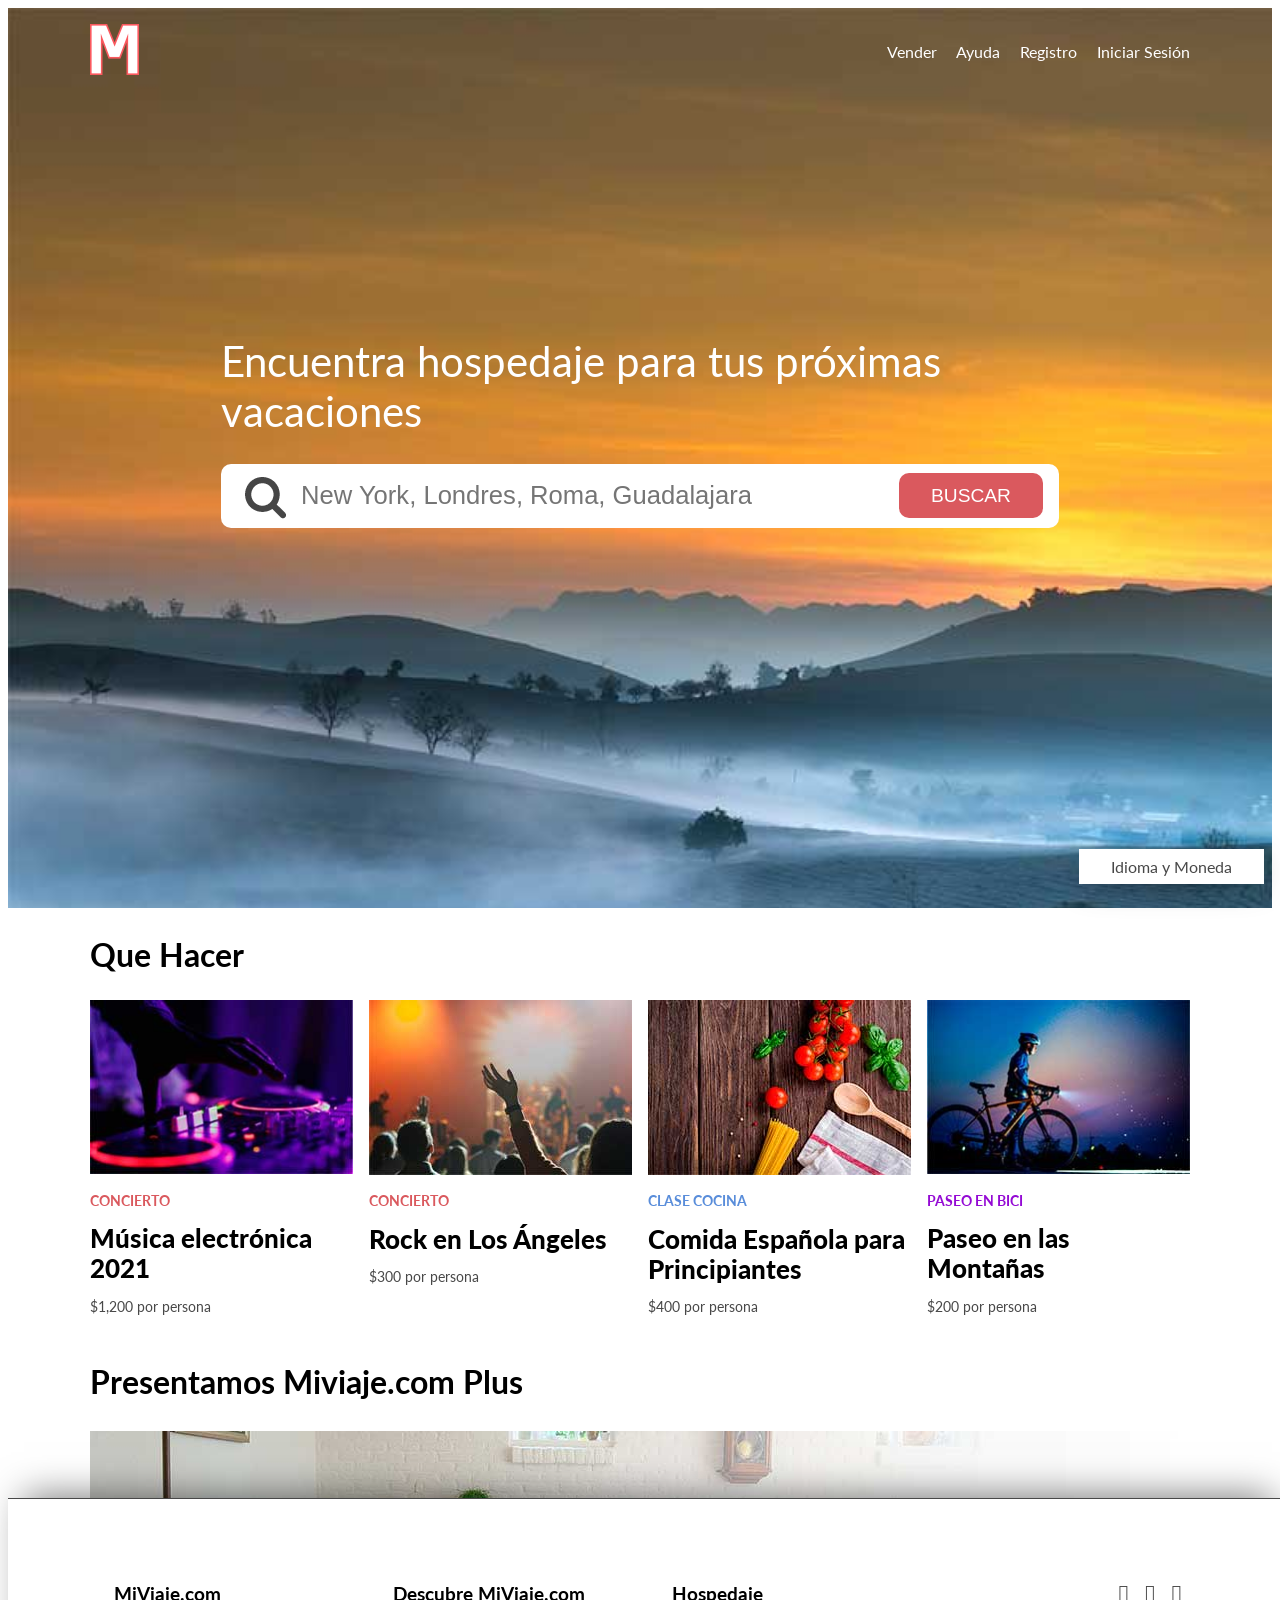
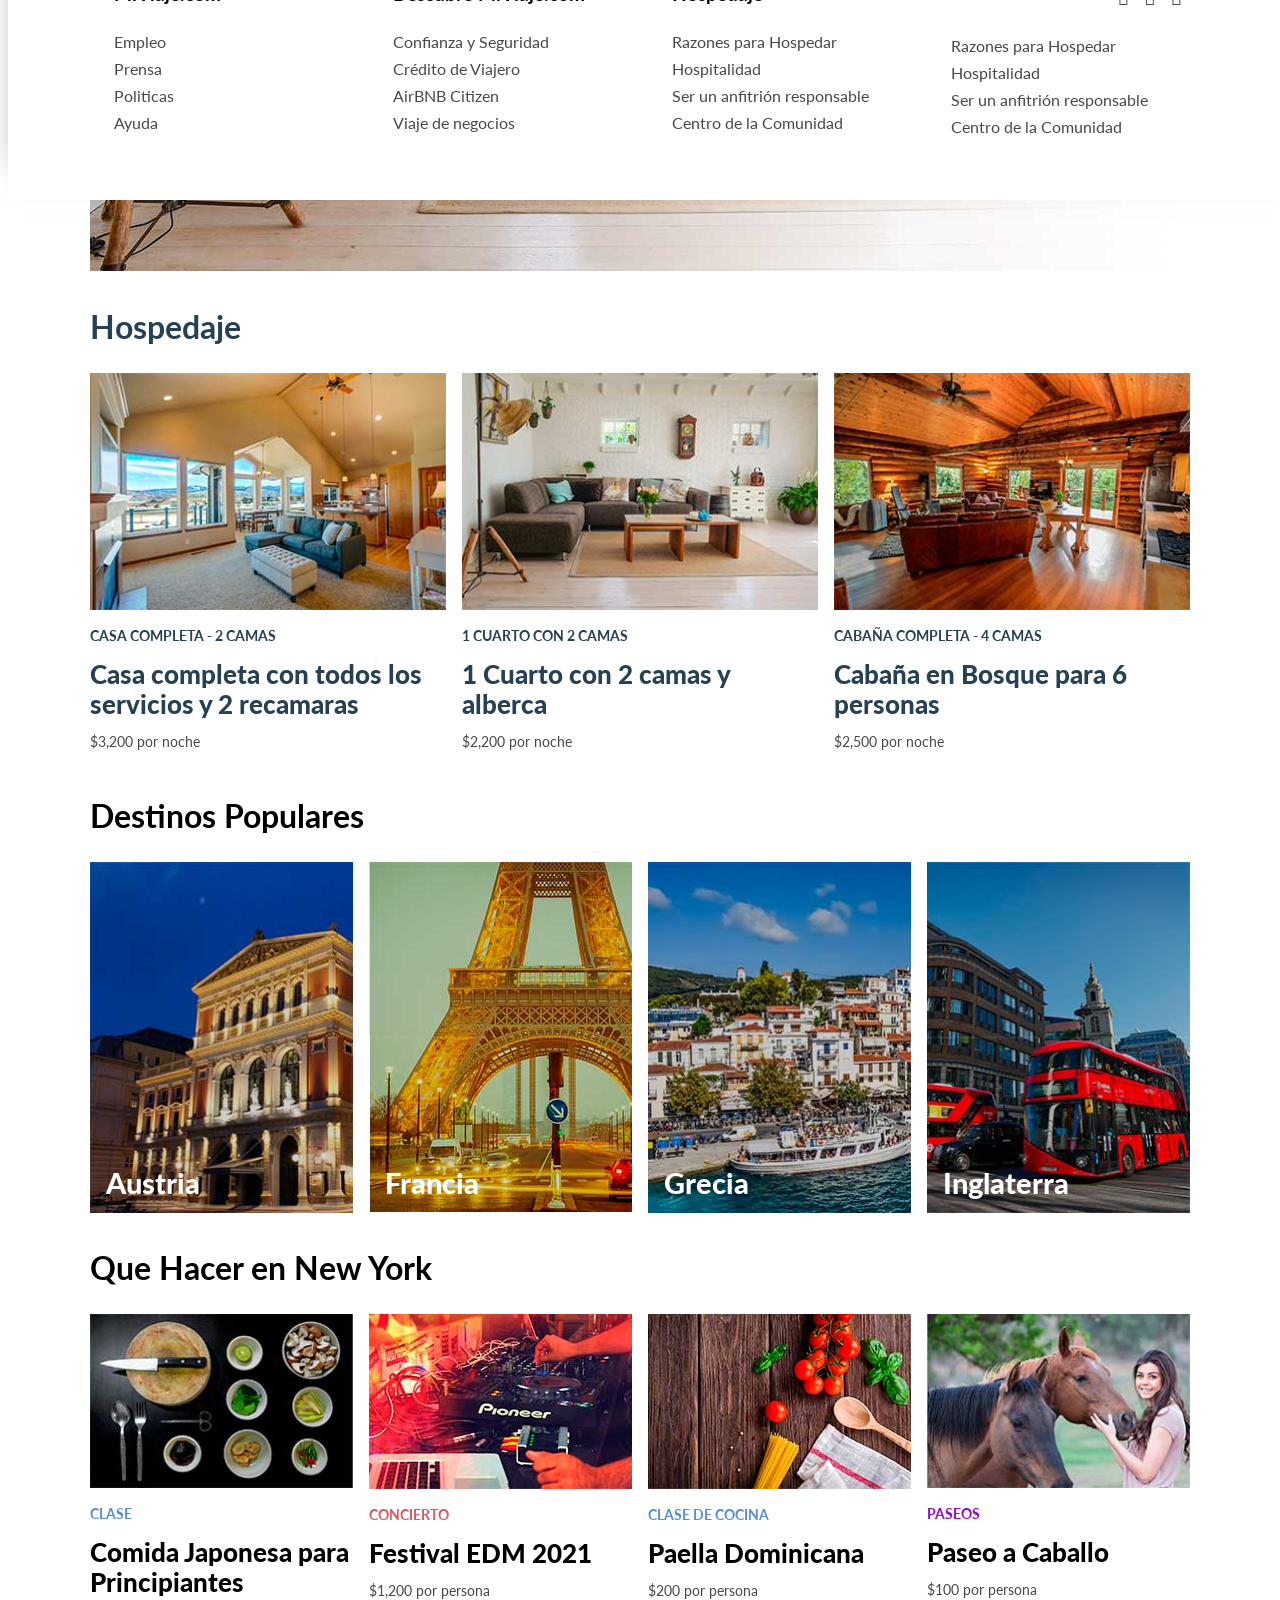
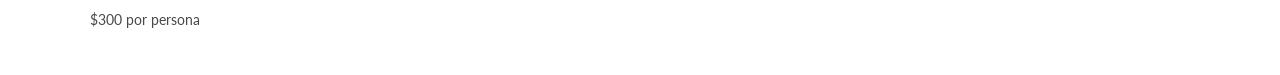
==== JS-DOM/DOM/index.html @ a2a74200 "Add JS-DOM project" ====
<!DOCTYPE html>
<html lang="en">
<head>
    <meta charset="UTF-8">
    <meta name="viewport" content="width=device-width, initial-scale=1.0">
    <meta http-equiv="X-UA-Compatible" content="ie=edge">
    <title>MiViaje.com</title>
    <link rel="stylesheet" href="https://necolas.github.io/normalize.css/8.0.0/normalize.css">
    <link href="https://fonts.googleapis.com/css?family=Lato:400,700,900" rel="stylesheet">
    <link rel="stylesheet" href="css/fontawesome-all.min.css">
    <link rel="stylesheet" href="css/styles.css">
</head>
<body>

    <div class="hero">
        <header class="header contenedor">
            <div class="logo">
                <img src="img/logo.png">
            </div>
            <nav class="navegacion">
                <a href="#">Vender</a>
                <a href="#">Ayuda</a>
                <a href="#">Registro</a>
                <a href="#">Iniciar Sesión</a>
            </nav>
        </header>

        <div class="contenido-hero contenedor">
            <h1>Encuentra <span> hospedaje  </span>para tus próximas vacaciones</h1>

            <form action="/buscador" method="POST" class="formulario formulario-buscar" id="formulario" >
                <input type="text" name="busqueda" class="busqueda" placeholder="New York, Londres, Roma, Guadalajara">
                <input type="submit" value="Buscar" id="btn-submit">
            </form>
        </div>
    </div> <!--.hero-->

    <main class="contenido contenedor">
        <section class="hacer">
            <h2>Que Hacer</h2>
            <div class="contenedor-cards">
                    <div class="card">
                        <img src="img/hacer1.jpg">
                        <div class="info">
                            <p class="categoria concierto">concierto</p>
                            <p class="titulo">Música electrónica 2021</p>
                            <p class="precio">$1,200 por persona</p>
                        </div>
                    </div> <!--.card-->
                    <div class="card">
                        <img src="img/hacer2.jpg">
                        <div class="info">
                            <p class="categoria concierto">concierto</p>
                            <p class="titulo">Rock en Los Ángeles</p>
                            <p class="precio">$300 por persona</p>
                        </div>
                    </div> <!--.card-->
                    <div class="card">
                        <img src="img/hacer3.jpg">
                        <div class="info">
                            <p class="categoria clase">Clase Cocina</p>
                            <p class="titulo">Comida Española para Principiantes</p>
                            <p class="precio">$400 por persona</p>
                        </div>
                    </div> <!--.card-->
                    <div class="card">
                        <img src="img/hacer4.jpg">
                        <div class="info">
                            <p class="categoria paseo">Paseo en Bici</p>
                            <p class="titulo">Paseo en las Montañas</p>
                            <p class="precio">$200 por persona</p>
                        </div>
                    </div> <!--.card-->
            </div> <!--.columnas4 cuadros-->
        </section>


        <section class="hacer">
            <h2 class="mi-viaje-plus">Presentamos Miviaje.com Plus</h2>
            <div class="contenedor-cards premium">
                <div class="info">
                    <h3>Una nueva sección de alojamientos de lujo</h3>
                    <a href="#" class="boton btn-mi-viaje">Explorar alojamientos </a>
                </div>
            </div> <!--.columnas4 cuadros-->
        </section>

        <section class="hospedaje">
            <h2>Hospedaje</h2>
            <div class="contenedor-cards">
                    <div class="card">
                        <img src="img/hospedaje1.jpg">
                        <div class="info">
                            <p class="categoria hospedaje">Casa completa - 2 camas</p>
                            <p class="titulo">Casa completa con todos los servicios y 2 recamaras</p>
                            <p class="precio">$3,200 por noche</p>
                        </div>
                    </div> <!--.card-->
                    <div class="card">
                        <img src="img/hospedaje2.jpg">
                        <div class="info">
                            <p class="categoria hospedaje">1 Cuarto con 2 camas</p>
                            <p class="titulo">1 Cuarto con 2 camas y alberca </p>
                            <p class="precio">$2,200 por noche</p>
                        </div>
                    </div> <!--.card-->
                    <div class="card">
                        <img src="img/hospedaje3.jpg">
                        <div class="info">
                            <p class="categoria hospedaje">Cabaña completa - 4 Camas</p>
                            <p class="titulo">Cabaña en Bosque para 6 personas</p>
                            <p class="precio">$2,500 por noche</p>
                        </div>
                    </div> <!--.card-->
            </div> <!--.columnas4 cuadros-->
        </section>

        <section class="destinos">
            <h2>Destinos Populares</h2>
            <div class="contenedor-cards">
                    <div class="card">
                        <img src="img/populares1.jpg">
                        <div class="info">
                            <p class="titulo">Austria</p>
                        </div>
                    </div> <!--.card-->
                    <div class="card">
                        <img src="img/populares2.jpg">
                        <div class="info">
                            <p class="titulo">Francia</p>
                        </div>
                    </div> <!--.card-->
                    <div class="card">
                        <img src="img/populares3.jpg">
                        <div class="info">
                            <p class="titulo">Grecia</p>
                        </div>
                    </div> <!--.card-->
                    <div class="card">
                        <img src="img/populares4.jpg">
                        <div class="info">
                            <p class="titulo">Inglaterra</p>
                        </div>
                    </div> <!--.card-->
            </div> <!--.columnas4 cuadros-->
        </section>

        <section class="hacer">
                <h2>Que Hacer en New York</h2>
                <div class="contenedor-cards">
                        <div class="card">
                            <img src="img/newyork1.jpg">
                            <div class="info">
                                <p class="categoria clase">Clase</p>
                                <p class="titulo">Comida Japonesa para Principiantes</p>
                                <p class="precio">$300 por persona</p>
                            </div>
                        </div> <!--.card-->
                        <div class="card">
                            <img src="img/newyork2.jpg">
                            <div class="info">
                                <p class="categoria concierto">concierto</p>
                                <p class="titulo">Festival EDM 2021</p>
                                <p class="precio">$1,200 por persona</p>
                            </div>
                        </div> <!--.card-->
                        <div class="card">
                            <img src="img/newyork3.jpg">
                            <div class="info">
                                <p class="categoria clase">Clase de Cocina</p>
                                <p class="titulo">Paella Dominicana</p>
                                <p class="precio">$200 por persona</p>
                            </div>
                        </div> <!--.card-->
                        <div class="card">
                            <img src="img/newyork4.jpg">
                            <div class="info">
                                <p class="categoria paseo">Paseos</p>
                                <p class="titulo">Paseo a Caballo</p>
                                <p class="precio">$100 por persona</p>
                            </div>
                        </div> <!--.card-->
                </div> <!--.columnas4 cuadros-->
            </section>

    </main>
    
   

    <footer id="footer" class="footer">
        <div class="contenedor">
                <div class="nav-footer">
                    <h3 class="titulo-footer">MiViaje.com</h3>
                    <nav class="menu">
                        <a href="#">Empleo</a>
                        <a href="#">Prensa</a>
                        <a href="#">Politicas</a>
                        <a href="#">Ayuda</a>
                    </nav>
                </div>

                <div class="nav-footer">
                    <h3 class="titulo-footer">Descubre MiViaje.com</h3>
                    <nav class="menu">
                        <a href="#">Confianza y Seguridad</a>
                        <a href="#">Crédito de Viajero</a>
                        <a href="#">AirBNB Citizen</a>
                        <a href="#">Viaje de negocios</a>
                    </nav>
                </div>

                <div class="nav-footer">
                    <h3 class="titulo-footer">Hospedaje</h3>
                    <nav class="menu">
                        <a href="#">Razones para Hospedar</a>
                        <a href="#">Hospitalidad</a>
                        <a href="#">Ser un anfitrión responsable</a>
                        <a href="#">Centro de la Comunidad</a>
                    </nav>
                </div>

                <div class="nav-footer">
                    <nav class="sociales">
                        <ul>
                            <li><a href="http://facebook.com" target="_blank"><span>Facebook</span></a></li>
                            <li><a href="http://twitter.com" target="_blank"><span>Twitter</span></a></li>
                            <li><a href="http://instagram.com" target="_blank"><span>Instagram</span></a></li>
                        </ul>
                    </nav>
                    <nav class="menu">
                        <a href="#">Razones para Hospedar</a>
                        <a href="#">Hospitalidad</a>
                        <a href="#">Ser un anfitrión responsable</a>
                        <a href="#">Centro de la Comunidad</a>
                    </nav>
                </div>
        </div>
    </footer>
    <a href="#footer" class="btn-flotante">Idioma y Moneda</a>

    <!-- <script src="js/01-scripts.js"></script> -->
    <!-- <script src="js/02-getElementsByClassName .js"></script> -->
    <!-- <script src="js/03-getElementById.js"></script> -->
    <!-- <script src="js/04-querySelector.js"></script> -->
    <!-- <script src="js/05-querySelectorAll .js"></script> -->
    <!-- <script src="js/06-modificarElementos.js"></script> -->
    <!-- <script src="js/07-modificandoCss.js"></script> -->
    <!-- <script src="js/08-TraversingDOM.js"></script> -->
    <!-- <script src="js/09-eliminarElementos.js"></script> -->
    <!-- <script src="js/10-generarHtml.js"></script> -->
    <!-- <script src="js/10.2-generarCard.js"></script> -->
    <!-- <script src="js/11-avanzado.js"></script> -->
</body>
</html>
---- JS-DOM/DOM/css/styles.css ----
:root {
    --fuente-principal:  'Lato', sans-serif; 
    --primario: #da595e;
    --obscuro: #484848;
    --claro: #ffffff;
}

html {
    box-sizing: border-box;
}
body {
    font-family: var(--fuente-principal);
}

h1 {
    font-weight: 400;
    font-size: 2rem;
}
@media (min-width:768px) {
    h1 {
        font-size: 2.6rem;
    }
}


h2 {
    font-size: 2rem;
}
h3 {
    font-size: 1.8rem;
}
img {
    max-width: 100%;
}

/** Colores **/
.hospedaje {
    color: #274154;
}

.concierto {
    color: #da595e;
}
.clase {
    color: #598dda;
}
.paseo {
    color: #940ad4;
}

/* Interfaz **/

.btn-flotante {
    position: fixed;
    bottom: 1rem;
    right: 1rem;
    padding: .5rem 2rem;
    background-color: var(--claro);
    -webkit-box-shadow: 0px 6px 32px -10px rgba(0,0,0,0.75);
    -moz-box-shadow: 0px 6px 32px -10px rgba(0,0,0,0.75);
    box-shadow: 0px 6px 32px -10px rgba(0,0,0,0.75);
    color: var(--obscuro);
    text-decoration: none;
}
.btn-flotante.activo {
    background-color: var(--primario);
    color: var(--claro);
}

/** Header */
.hero {
    height: 100vh;
    background-image: url(../img/arriba.jpg);
    display: grid;
    grid-template-rows: 1fr 2fr;
    background-position: 0 0;
    background-size: 150% 150%;
    transition: background-position .3s ease;
}
.header {
    align-self: start;
    width: 100%;
    padding-top: 1rem;
    display: flex;
    justify-content: space-between;
    align-items: center;
}
.navegacion a{
    color: var(--claro);
    text-decoration: none;
    margin-right: 1rem;
}
.navegacion a:last-of-type {
    margin-right: 0;
}

.contenedor {
    max-width: 1100px;
    margin: 0 auto;
}

.contenido-hero {
    display: grid;
    grid-template-columns: 5% auto 5%;
    grid-template-rows: max-content auto;
}
.contenido-hero h1{
    grid-column: 2 / 3;
    color: white;
    grid-row: 1 / 2;
}

.contenido-hero form {
    grid-column: 2 / 3;
    grid-row: 2 / 3;
    position: relative;
    display: flex;
    height: 4rem;
}
.contenido-hero form input[type="text"] {
    flex:1;
    border-radius: 10px;
    border:none;
    background-image: url(../img/lupa.png);
    background-repeat: no-repeat;
    background-position:  calc(1% + 1rem) calc(1% + .8rem);
    padding-left: 5rem;
    font-size: 1.6rem;
}
.contenido-hero form input[type="submit"] {
    position: absolute;
    right: 1rem;
    top: .6rem;
    background-color: var(--primario);
    border:none;
    padding: .7rem 2rem;
    font-size: 1.2rem;
    color: var(--claro);
    text-transform: uppercase;
    border-radius: 10px;
}
.contenido-hero form input[type="submit"]:hover {
    cursor: pointer;
}

/** Contenido Principal**/

main > section {
    margin-bottom: 2rem;
}

.contenedor-cards {
    display: grid;
    grid-gap: 1rem;
    grid-template-columns: repeat(auto-fit, minmax(250px, 1fr) );
}

.card img {
    width: 100%;
}


.info .categoria {
    text-transform: uppercase;
    font-size: .9rem;
    font-weight: 700;
}
.info .titulo {
    font-size: 1.6rem;
    font-weight: 900;
    margin: 0;
}
.info .precio {
    color: var(--obscuro);
    font-size: .9rem;
}
/** Premium **/
.premium {
    background-image: url(../img/hospedaje-pro.jpg);
    background-position: center right;
    background-repeat: no-repeat;
    height: 28rem;
    grid-template-columns: unset;
}
@media (min-width:768px) {
    .premium {
        grid-template-columns: auto 30%;
    }
}

.premium .info {
    grid-column: 1 / 2;
    display: flex;
    flex-direction: column;
    justify-content: center;
    padding: 1rem;
}
.premium .info h2 {
    margin-bottom: 2rem;
    text-align: center;
}
@media (min-width:768px) { 
    .premium .info {
        grid-column: 2 / 3;
    }    
    .premium .info h2 {
        text-align: right;
    }
}

.boton {
    background-color: var(--claro);
    display: block;
    text-align: center;
    padding: 1rem;
    border-radius: 10px;
    color: var(--obscuro);
    font-size: 1.2rem;
    text-decoration: none;
    font-weight: 400;
    -webkit-box-shadow: 0px 14px 43px -21px rgba(0,0,0,1);
    -moz-box-shadow: 0px 14px 43px -21px rgba(0,0,0,1);
    box-shadow: 0px 14px 43px -21px rgba(0,0,0,1);
    transition: all .3s ease-in-out;
}
.boton:hover {
    background-color: var(--primario);
    color: var(--claro);
}


/** Populares **/
.destinos .contenedor-cards {
    grid-template-columns: repeat(auto-fit, minmax(200px, 1fr) );
}
.destinos .card {
    position: relative;
}
.destinos .info {
    position: absolute;
    bottom: 1rem;
    left: 1rem;
    color: var(--claro);
}
.destinos .info .titulo {
    font-size: 1.8rem;
}
/** Footer */
.footer {
    background-color: var(--claro);
    border-top: 1px solid var(--obscuro);
    padding-top: 3rem;
    position: fixed;
    bottom:-100%;
    transition: all 0.25s ease-in;
    width: 100%;
    -webkit-box-shadow: 0px -18px 36px -16px rgba(0,0,0,0.52);
    -moz-box-shadow: 0px -18px 36px -16px rgba(0,0,0,0.52);
    box-shadow: 0px -18px 36px -16px rgba(0,0,0,0.52);
    padding: 3rem 0;
}
.footer.activo {
    bottom: 0;
}
.footer .contenedor {
    display: grid;
    grid-template-columns: repeat(auto-fit, minmax(200px, 1fr) );
    grid-gap: 1rem;
}
.footer .nav-footer {
    padding: 1rem;
}
.footer .nav-footer h3 {
    font-size: 1.2rem;
}
.footer .menu a{
    color: var(--obscuro);
    text-decoration: none;
    display: block;
    padding-top: .5rem;
}



/** Redes Socialaes**/

.sociales ul {
    display: flex;
    flex-wrap: wrap;
    justify-content: flex-start;
    justify-content: flex-end;
    /* justify-content: center;
    justify-content: space-around; */
    /* justify-content: space-between; */
    flex:1 0 auto;
    list-style: none;
}
.sociales ul li {
    margin-right: 1rem;
}
.sociales ul li:last-of-type {
    margin-right: 0;
}
.sociales ul li a {
    text-decoration: none;
}
.sociales ul li a:before {
    font-family: "Font Awesome 5 Brands";
    color: var(--obscuro);
    font-size: 1.8rem;
}
.sociales ul li a[href*='facebook.com']::before {
    content: "\f39e";
}

.sociales ul li a[href*='twitter.com']::before {
    content: "\f099";
}
.sociales ul li a[href*='youtube.com']::before {
    content: "\f431";
}
.sociales ul li a[href*='instagram.com']::before {
    content: "\f16d";
}
.sociales ul li a[href*='pinterest.com']::before {
    content: "\f231 ";
}
.sociales ul li span{
    display: none;
}
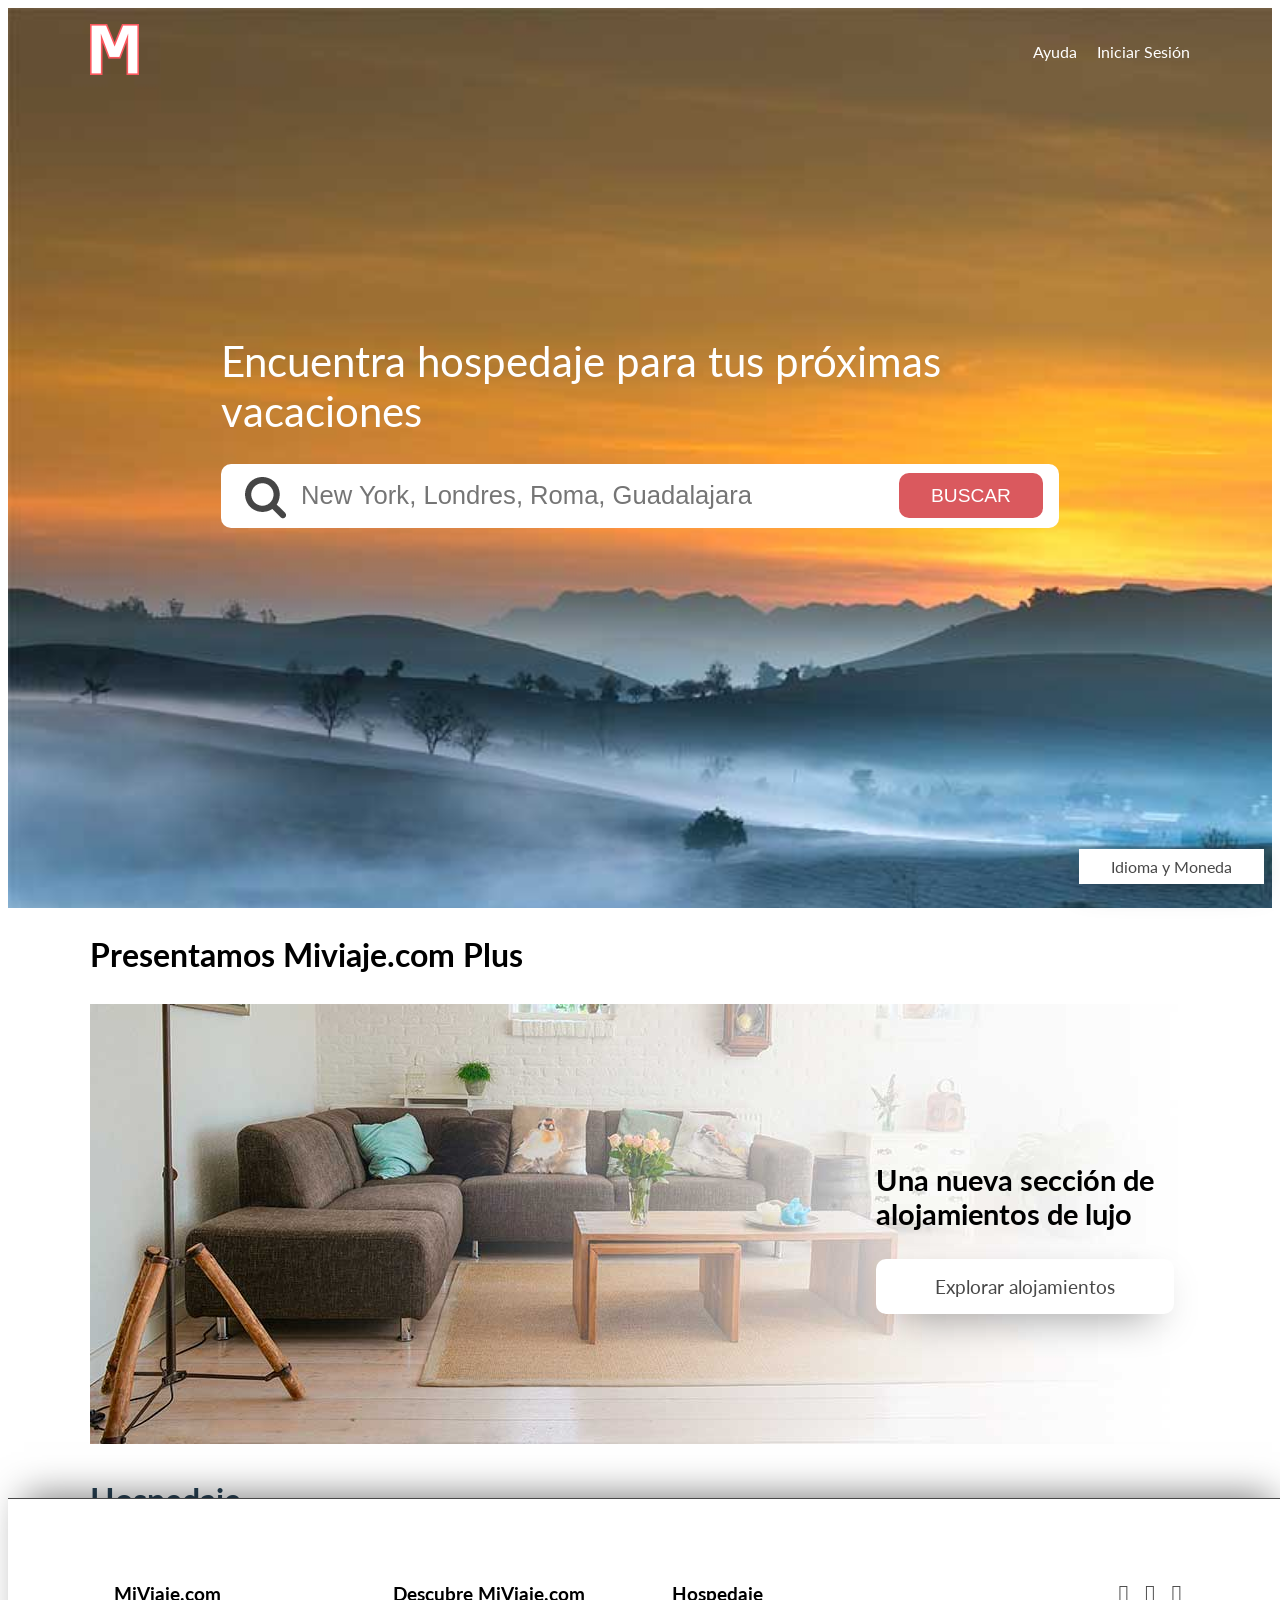
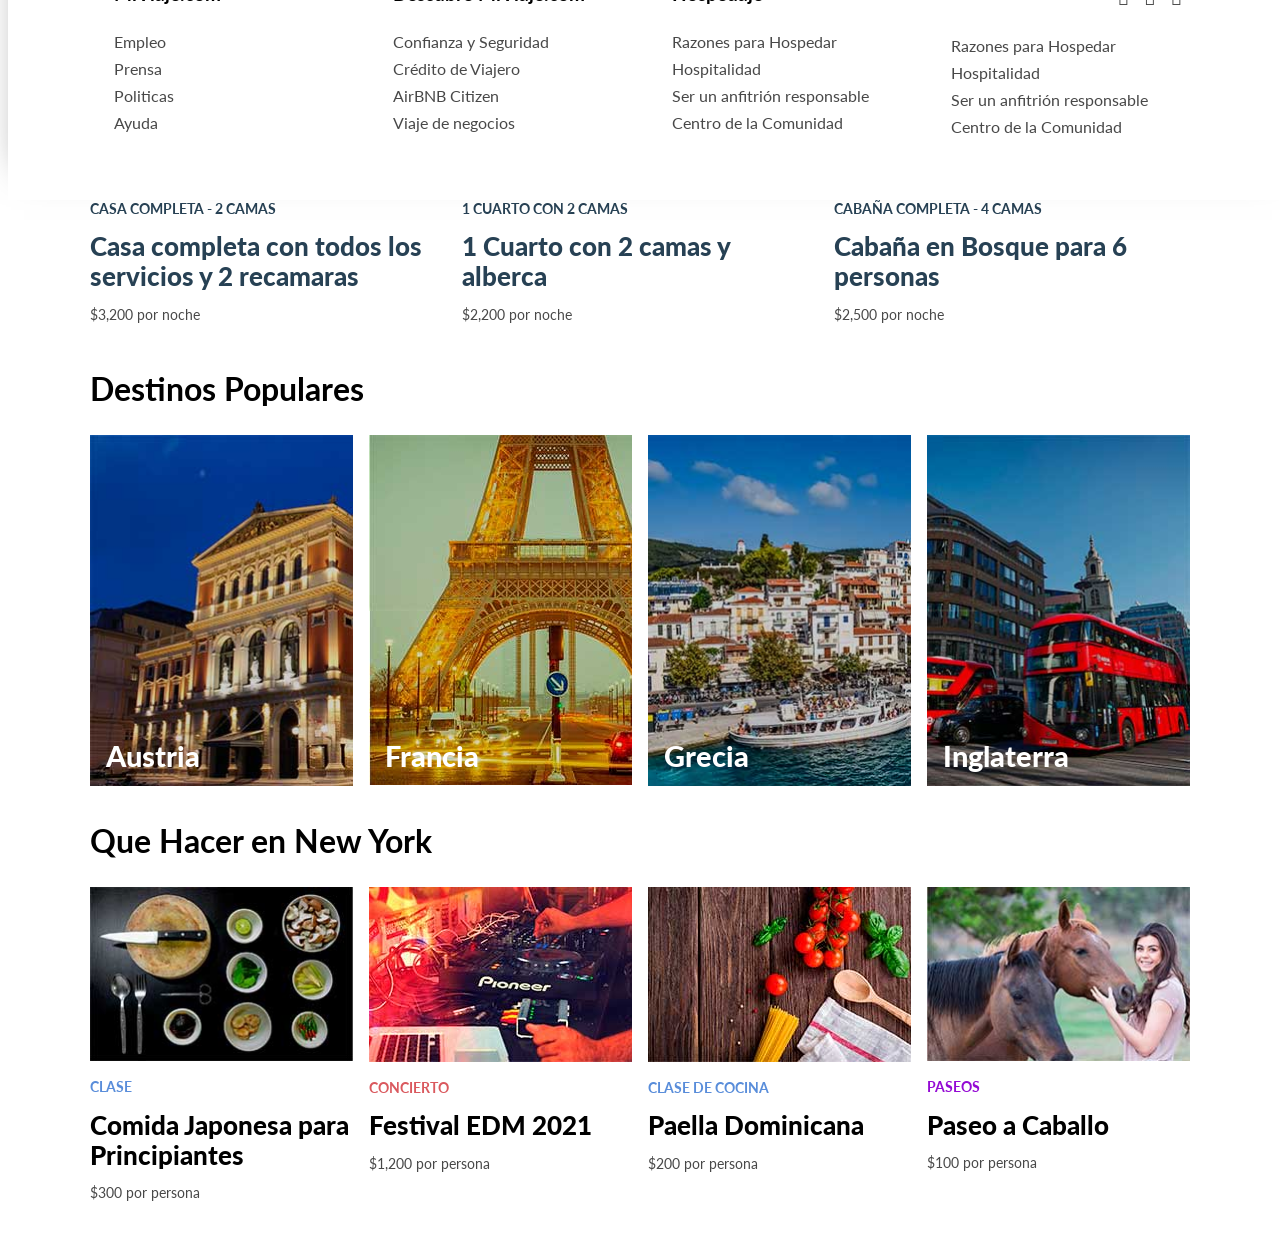
==== commit 18f00ebc: "avance 27-oct" ====
--- a/JS-DOM/DOM/index.html
+++ b/JS-DOM/DOM/index.html
@@ -246,7 +246,7 @@
     <!-- <script src="js/06-modificarElementos.js"></script> -->
     <!-- <script src="js/07-modificandoCss.js"></script> -->
     <!-- <script src="js/08-TraversingDOM.js"></script> -->
-    <!-- <script src="js/09-eliminarElementos.js"></script> -->
+    <script src="js/09-eliminarElementos.js"></script>
     <!-- <script src="js/10-generarHtml.js"></script> -->
     <!-- <script src="js/10.2-generarCard.js"></script> -->
     <!-- <script src="js/11-avanzado.js"></script> -->
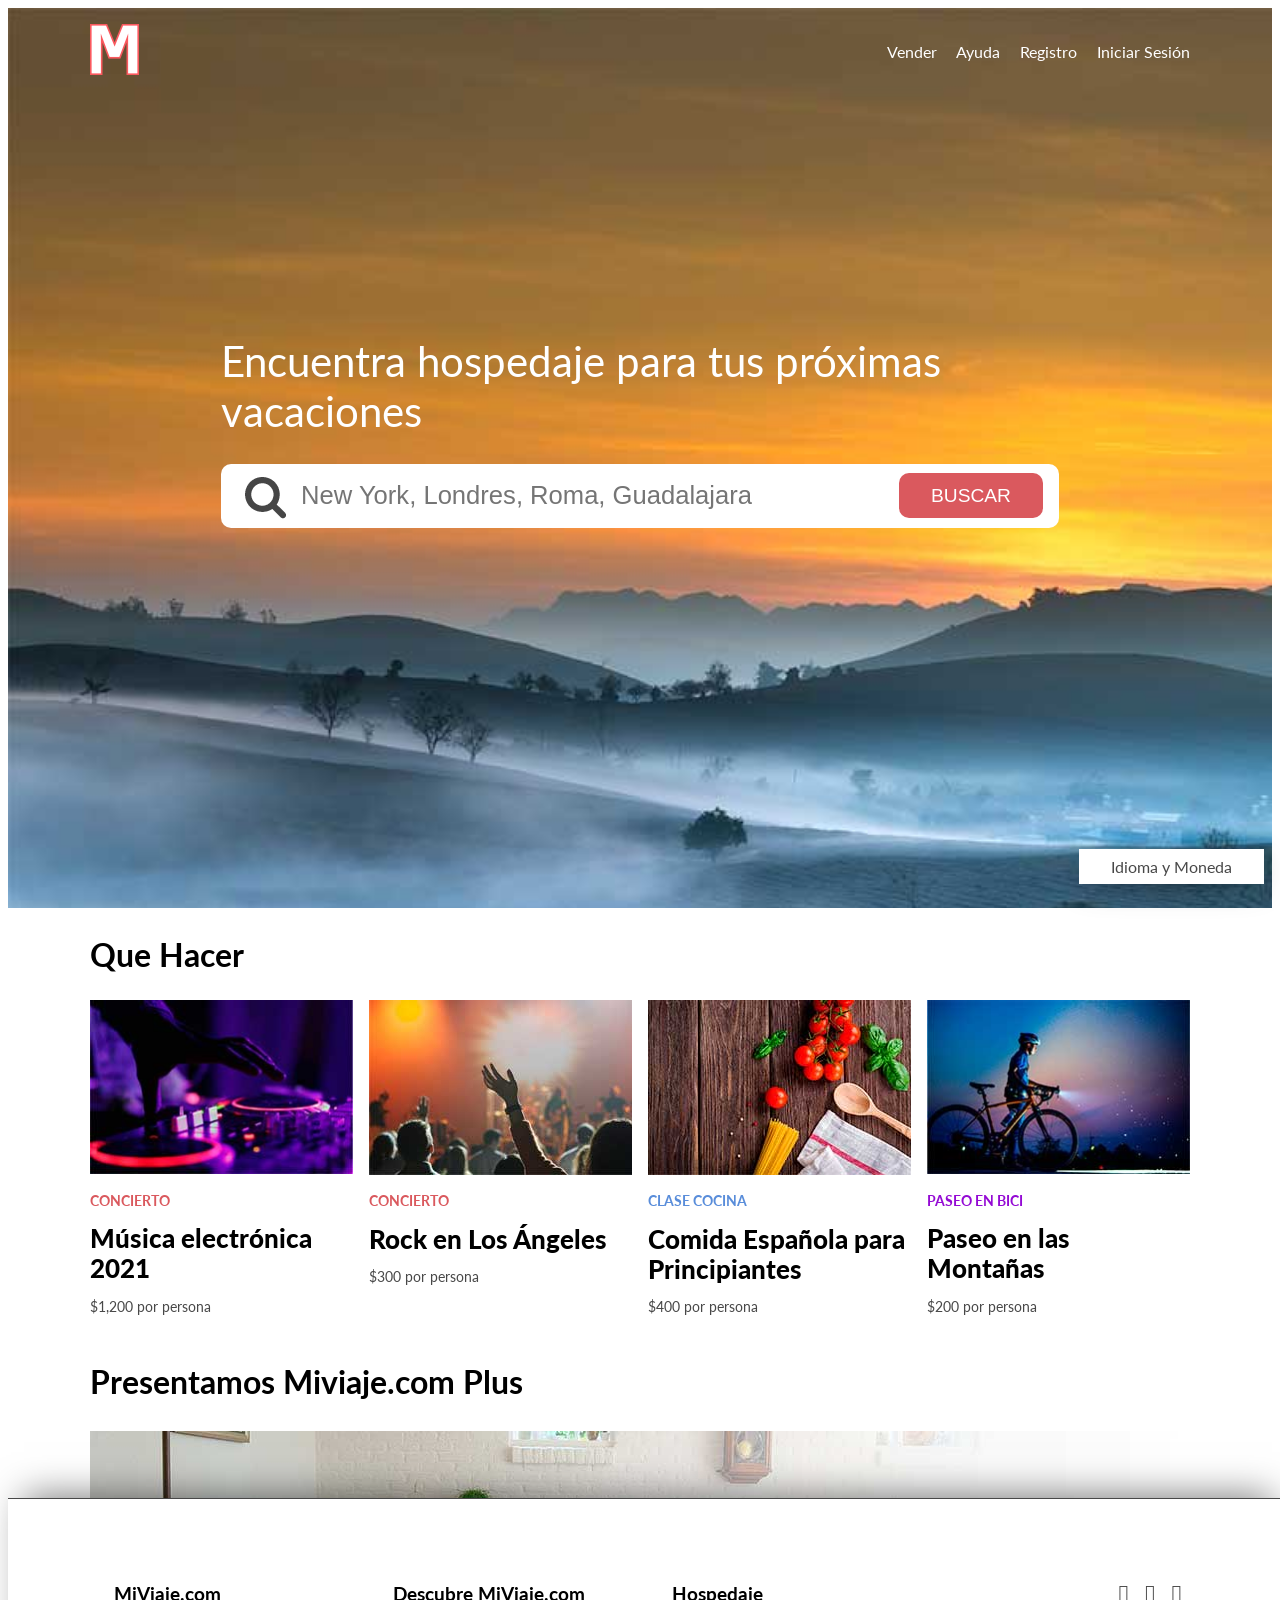
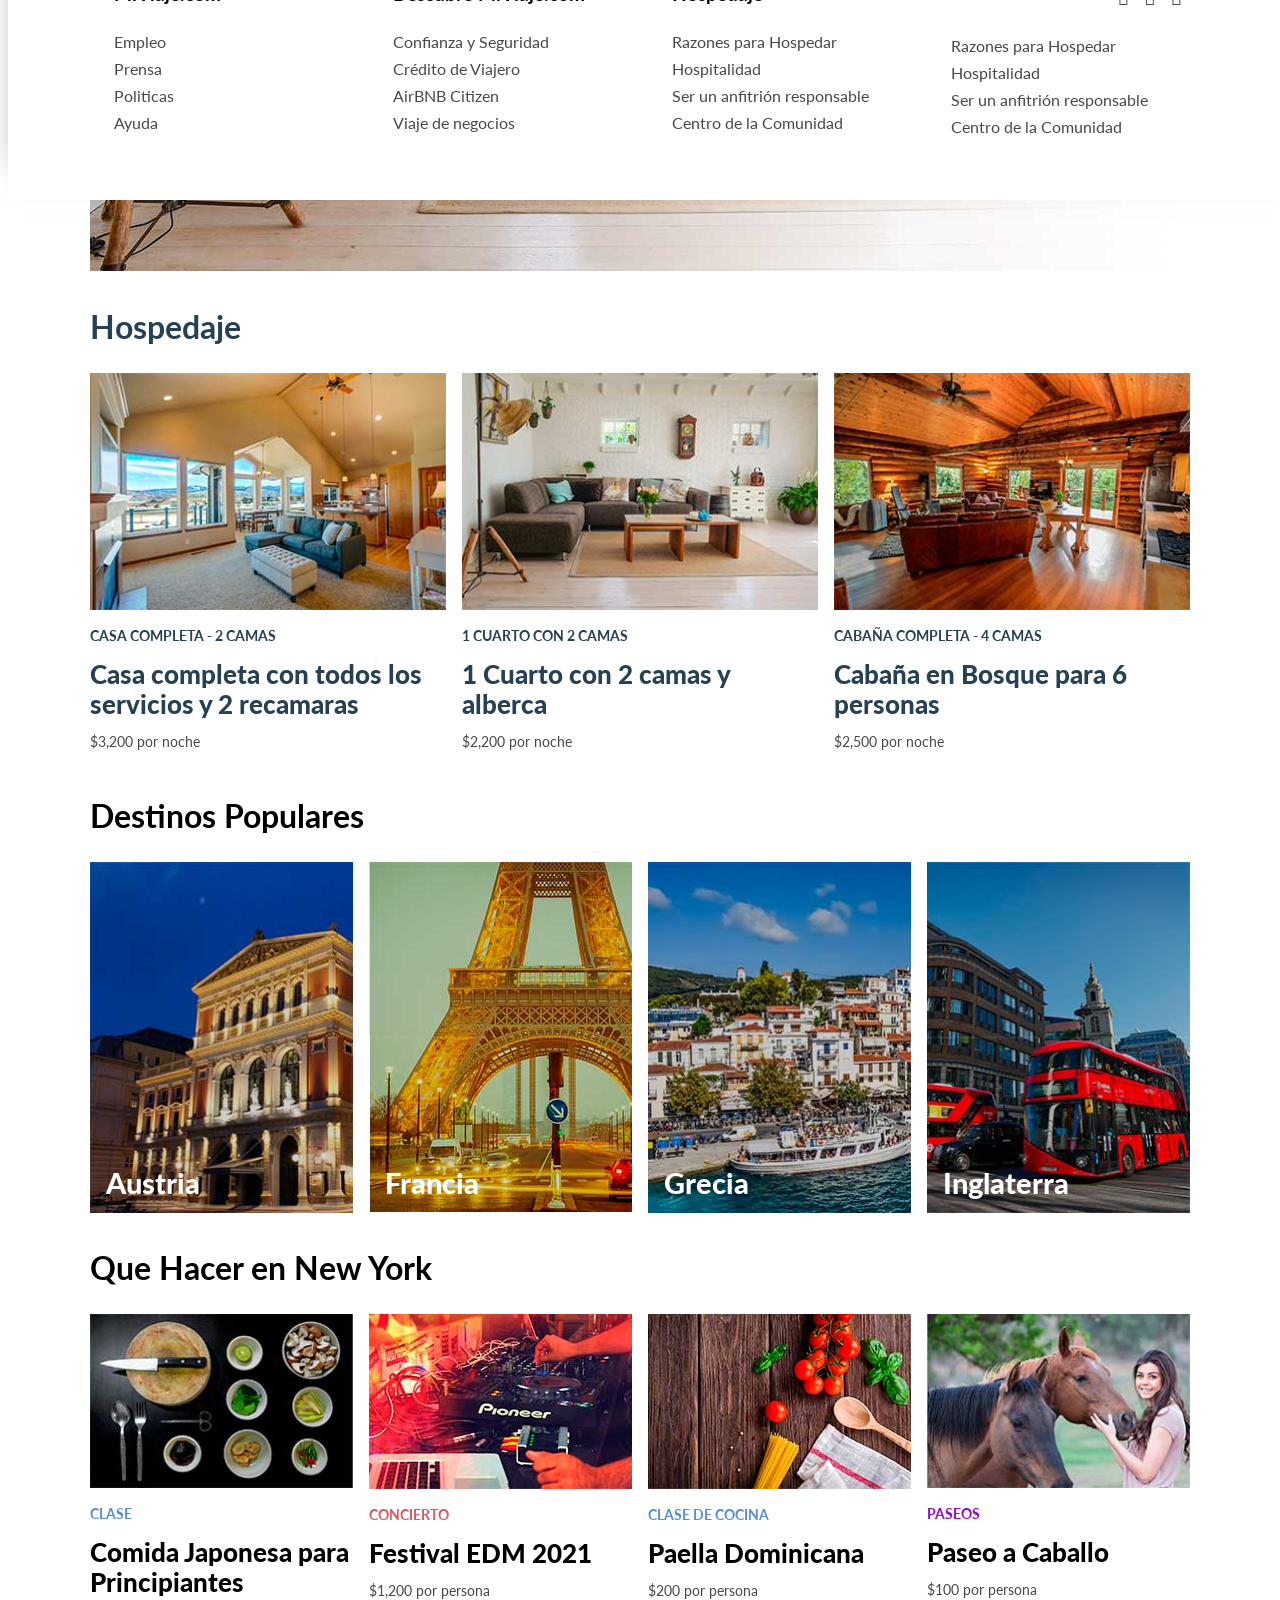
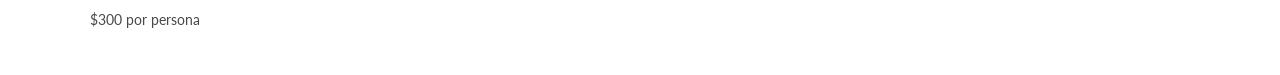
==== commit ee615461: "clase 3 de noviembre" ====
--- a/JS-DOM/DOM/index.html
+++ b/JS-DOM/DOM/index.html
@@ -246,9 +246,9 @@
     <!-- <script src="js/06-modificarElementos.js"></script> -->
     <!-- <script src="js/07-modificandoCss.js"></script> -->
     <!-- <script src="js/08-TraversingDOM.js"></script> -->
-    <script src="js/09-eliminarElementos.js"></script>
+    <!-- <script src="js/09-eliminarElementos.js"></script> -->
     <!-- <script src="js/10-generarHtml.js"></script> -->
     <!-- <script src="js/10.2-generarCard.js"></script> -->
-    <!-- <script src="js/11-avanzado.js"></script> -->
+    <script src="js/11-avanzado.js"></script>
 </body>
 </html>
